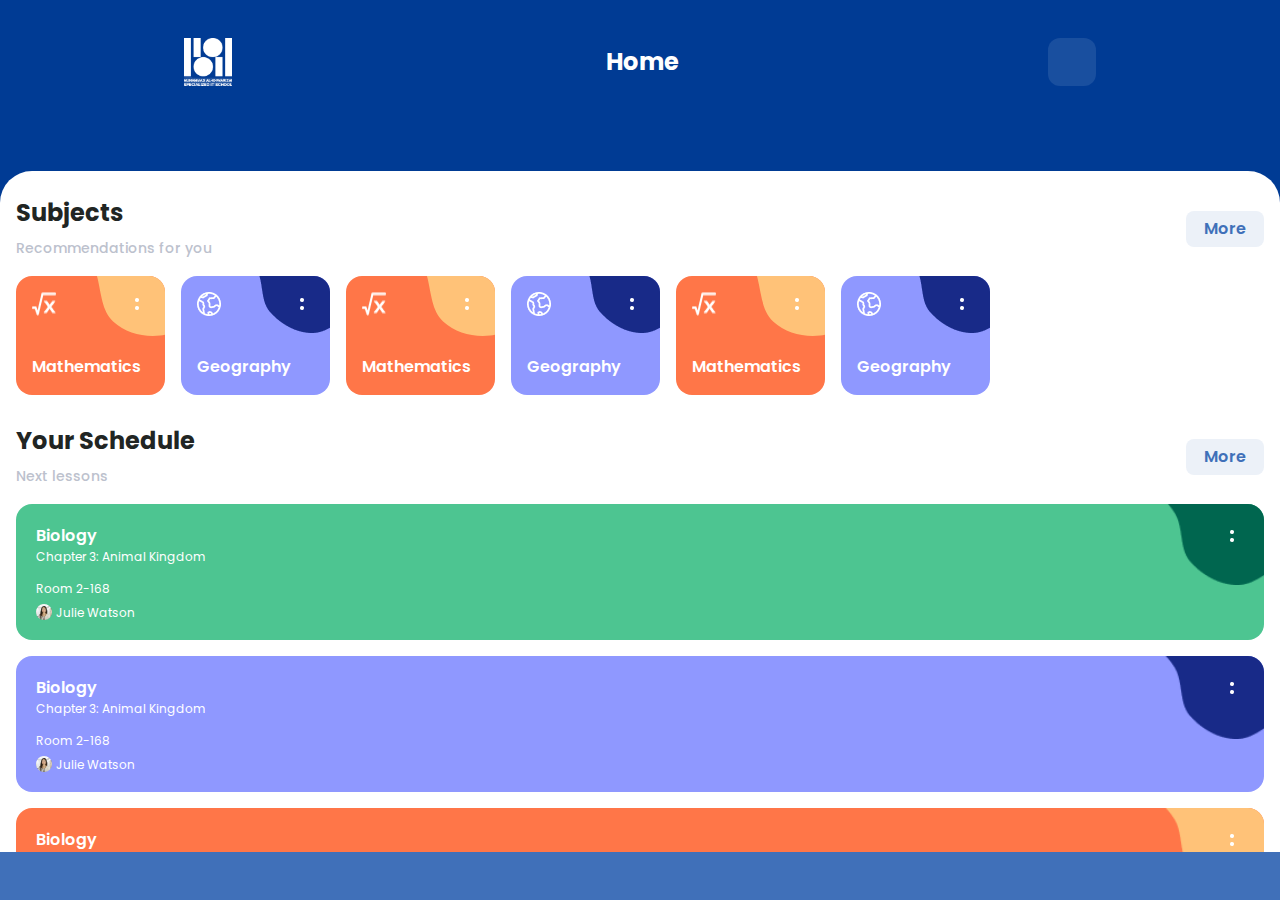
==== pages/home.html @ 3e4cfc6f "v1" ====
<!doctype html>
<html lang="en">
  <head>
    <title>Title</title>
    <!-- Required meta tags -->
    <meta charset="utf-8">
    <meta name="viewport" content="width=device-width, initial-scale=1, shrink-to-fit=no">
    <link rel="stylesheet" href="../css/style.css">
    <!-- Bootstrap CSS -->
    <link rel="stylesheet" href="https://stackpath.bootstrapcdn.com/bootstrap/4.3.1/css/bootstrap.min.css" integrity="sha384-ggOyR0iXCbMQv3Xipma34MD+dH/1fQ784/j6cY/iJTQUOhcWr7x9JvoRxT2MZw1T" crossorigin="anonymous">
    <link rel="stylesheet" href="https://use.fontawesome.com/releases/v5.15.3/css/all.css" integrity="sha384-SZXxX4whJ79/gErwcOYf+zWLeJdY/qpuqC4cAa9rOGUstPomtqpuNWT9wdPEn2fk" crossorigin="anonymous">
  </head>
  <body>
      <main>
          <div class="main__header">
              <div class="header__menu">
                <a href="#"><img src="../img/logo_white_png.png" alt="" class="header__logo"></a>
                <span class="d-flex align-items-center">
                    <i class="fas fa-home"></i>
                    <span class="page__title">Home</span>
                </span>
                <div class="home__comment">
                    <a href="#"><i class="far fa-comments"></i></a>
                </div>
            </div>
          </div>

          <div class="content__panel">
                <div class="content__subjects">
                    <div class="content__sujects__title">
                        <h3 class="subjects__title">
                            Subjects
                        </h3>
                        <small class="subjects__subtitle">
                            Recommendations for you
                        </small>
                    </div>

                    
                    <a href="#" class="thm-btn">
                        More
                    </a>
                </div>
                <div class="subjects__items">
                    <div class="item">
                        <img src="../img/item_img.svg" alt="" class="item_img">
                        <div class="d-flex justify-content-between item-top">
                            <img src="../img/math.png" alt="">
                            <img src="../img/item__dots.png" alt="">
                        </div>
                        <div class="item-bottom">
                            Mathematics
                        </div>
                    </div>
                    <div class="item" style="background-color: #8F98FF;">
                        <img src="../img/item_img2.png" alt="" class="item_img" style="color: #182A88;">
                        <div class="d-flex justify-content-between item-top">
                            <img src="../img/earth.png" alt="">
                            <img src="../img/item__dots.png" alt="">
                        </div>
                        <div class="item-bottom">
                            Geography
                        </div>
                    </div>
                    <div class="item">
                        <img src="../img/item_img.svg" alt="" class="item_img">
                        <div class="d-flex justify-content-between item-top">
                            <img src="../img/math.png" alt="">
                            <img src="../img/item__dots.png" alt="">
                        </div>
                        <div class="item-bottom">
                            Mathematics
                        </div>
                    </div>
                    <div class="item" style="background-color: #8F98FF;">
                        <img src="../img/item_img2.png" alt="" class="item_img" style="color: #182A88;">
                        <div class="d-flex justify-content-between item-top">
                            <img src="../img/earth.png" alt="">
                            <img src="../img/item__dots.png" alt="">
                        </div>
                        <div class="item-bottom">
                            Geography
                        </div>
                    </div>
                    <div class="item">
                        <img src="../img/item_img.svg" alt="" class="item_img">
                        <div class="d-flex justify-content-between item-top">
                            <img src="../img/math.png" alt="">
                            <img src="../img/item__dots.png" alt="">
                        </div>
                        <div class="item-bottom">
                            Mathematics
                        </div>
                    </div>
                    <div class="item" style="background-color: #8F98FF;">
                        <img src="../img/item_img2.png" alt="" class="item_img" style="color: #182A88;">
                        <div class="d-flex justify-content-between item-top">
                            <img src="../img/earth.png" alt="">
                            <img src="../img/item__dots.png" alt="">
                        </div>
                        <div class="item-bottom">
                            Geography
                        </div>
                    </div>
                </div>
                <div class="content__subjects">
                    <div class="content__sujects__title">
                        <h3 class="subjects__title">
                            Your Schedule
                        </h3>
                        <small class="subjects__subtitle">
                            Next lessons
                        </small>
                    </div>

                    
                    <a href="#" class="thm-btn">
                        More
                    </a>
                </div>

                <div class="schedule__items">
                    <div class="item-schedule">
                    <img src="../img/item_img3.png" alt="" class="schedule__bg">
                    
                        <div class="item-schedule__title">
                            <div class="item-schedule__top">
                            <span>Biology</span>
                            <img src="../img/item__dots.png" alt="">
                            </div>    
                            <p class="item-schedule__subtitle">Chapter 3: Animal Kingdom</p>
                            
                            
                            <div class="item-schedule__bottom">
                                <i class="fas fa-map-marker-alt"></i>
                                <span>
                                    Room 2-168
                                </span>
                            </div>
                            <div class="item-schedule__profile">
                                <img src="../img/teacher.png" alt="">
                                <span>
                                    Julie Watson
                                </span>
                            </div>
                            

                        </div>
                    </div>
                    <div class="item-schedule" style="background-color: #8F98FF;">
                        <img src="../img/item_img4.png" alt="" class="schedule__bg">
                        
                            <div class="item-schedule__title">
                                <div class="item-schedule__top">
                                <span>Biology</span>
                                <img src="../img/item__dots.png" alt="">
                                </div>    
                                <p class="item-schedule__subtitle">Chapter 3: Animal Kingdom</p>
                                
                                
                                <div class="item-schedule__bottom">
                                    <i class="fas fa-map-marker-alt"></i>
                                    <span>
                                        Room 2-168
                                    </span>
                                </div>
                                <div class="item-schedule__profile">
                                    <img src="../img/teacher.png" alt="">
                                    <span>
                                        Julie Watson
                                    </span>
                                </div>
                                
    
                            </div>
                    </div>
                    <div class="item-schedule" style="background-color: #FF7648;">
                            <img src="../img/item_img5.png" alt="" class="schedule__bg">
                            
                                <div class="item-schedule__title">
                                    <div class="item-schedule__top">
                                    <span>Biology</span>
                                    <img src="../img/item__dots.png" alt="">
                                    </div>    
                                    <p class="item-schedule__subtitle">Chapter 3: Animal Kingdom</p>
                                    
                                    
                                    <div class="item-schedule__bottom">
                                        <i class="fas fa-map-marker-alt"></i>
                                        <span>
                                            Room 2-168
                                        </span>
                                    </div>
                                    <div class="item-schedule__profile">
                                        <img src="../img/teacher.png" alt="">
                                        <span>
                                            Julie Watson
                                        </span>
                                    </div>
                                    
        
                                </div>
                    </div>
                </div>
                
            </div>
            <div class="content__menu">
                    
            </div>
      </main>
    <!-- Optional JavaScript -->
    <!-- jQuery first, then Popper.js, then Bootstrap JS -->
    <script src="https://code.jquery.com/jquery-3.3.1.slim.min.js" integrity="sha384-q8i/X+965DzO0rT7abK41JStQIAqVgRVzpbzo5smXKp4YfRvH+8abtTE1Pi6jizo" crossorigin="anonymous"></script>
    <script src="https://cdnjs.cloudflare.com/ajax/libs/popper.js/1.14.7/umd/popper.min.js" integrity="sha384-UO2eT0CpHqdSJQ6hJty5KVphtPhzWj9WO1clHTMGa3JDZwrnQq4sF86dIHNDz0W1" crossorigin="anonymous"></script>
    <script src="https://stackpath.bootstrapcdn.com/bootstrap/4.3.1/js/bootstrap.min.js" integrity="sha384-JjSmVgyd0p3pXB1rRibZUAYoIIy6OrQ6VrjIEaFf/nJGzIxFDsf4x0xIM+B07jRM" crossorigin="anonymous"></script>
    <script src="../js/script.js"></script>
  </body>
</html>
---- css/style.css ----
@import url('https://fonts.googleapis.com/css2?family=Poppins:ital,wght@0,100;0,200;0,300;0,400;0,500;0,600;0,700;0,800;0,900;1,100;1,200;1,300;1,400;1,500;1,600;1,700;1,800;1,900&display=swap');
:root{
	--main: #4070B9;
	--second: #003B94;
	--third: #194F9F;
	--btnco: #ECF1F8;
}

*{
	padding: 0;
	margin: 0;
	box-sizing: border-box;
	font-family: 'Poppins', sans-serif;
}

h3{
	font-size: 24px!important;
}

.thm-btn{
	background: var(--btnco);
	border-radius: 8px;
	padding: 6px 18px;
	font-weight: 600;
	font-size: 16px;
	max-height: 36px;
	/* identical to box height */


	/* main-color */

	color: #4070B9;
}
.intro{
	background-color: var(--main);
	height: 100vh;
	width: 100%;
	display: flex;
	justify-content: center;
	align-items: center;
	position: absolute;
	z-index: 11;
}

.loaded{
	opacity: 0;
	transition: .3s;
}

.header__img{
	display: flex;
}
.header__img2{
	position: absolute;
	z-index: 10;
	top: 20px;
	right: 0px;
	max-width: 252px;
	height: auto;
	
}

.header__img1{
	position: absolute;
	z-index: 10;
	top: 53px;
	left: 20px;
	
	max-width: 100px;
	height: auto;
}

.login__panel{
	height: 71vh;
	width: 100%;
	padding: 0px 16px;
	position: absolute;
	bottom: 0;
	background-color: var(--main);
	box-shadow: 0px -2px 15px rgba(0, 0, 0, 0.25);
	border-radius: 16px 16px 0px 0px;
}


.login__title{
	font-family: 'Poppins';
	font-style: normal;
	font-weight: bold;
	font-size: 24px;
	/* identical to box height */
	margin-top: 17px;
	text-align: center;
	color: #FFFFFF;
	margin-bottom: 16px;
}
.login__form{
	display: flex;
	align-items: center;
	flex-direction: column;
	z-index: 3;
}
.login__email{
	width: 100%!important;
	height: 45px!important;
	background: #FFFFFF!important;
	border-radius: 16px!important;
	border: none!important;
	color: #4070B9!important;
	margin-bottom: 16px;
	z-index: 7;
}

::placeholder { /* Chrome, Firefox, Opera, Safari 10.1+ */
	color: var(--main)!important;
	opacity: 1!important; /* Firefox */
	font-weight: 400;
	font-family: 'Poppins', sans-serif;
  }
.login__password{
	width: 100%!important;
	height: 45px!important;
	background: #FFFFFF!important;
	border-radius: 16px!important;
	border: none!important;
	color: #4070B9;
	margin-bottom: 16px;
	z-index: 7;
}
.login__forcheck{
	display: flex!important;
	column-gap: 80px;
	margin-bottom: 16px;
	z-index: 7;
}
span.login__check{
	color: #FFFFFF;
}

.login__forgot{
	text-decoration: underline;
	color: #FFFFFF;
}

.login__submit{
	background: #FFFFFF;
	border-radius: 16px;
	color: var(--main);
	width: 100%!important;
	height: 45px;
	font-weight: 600;
	font-size: 16px;
	display: flex;
	justify-content: center;
	align-items: center;
	z-index: 7;
}

.login__formember{
	color: #FFFFFF;
	margin-top: 64px;
	z-index: 7;
}

.login__member{
	color: #FFFFFF;
	text-decoration: underline;
	margin-right: 10px;
}
.login__formember > span{
	font-weight: 600;
}

.login__bg{
	/* z-index: ; */
	width: 100%;
	height: 100%;

}

.login__bg{
	position: absolute;
	bottom: -8px;
	z-index: 1;
	display: flex;
	align-items: flex-end;
}		


.main__header{
	background-color: var(--second);
	
	height: 100vh;
	


}
.header__menu{
	display: flex;
	justify-content: space-around;
	align-items: center;
	padding: 38px 0px;
	/* position: fixed; */
	width: 100%;
}

.main__header > .header__menu > a > img{
	max-width: 48px;
	height: 48px;

}

.home__comment{
	width: 48px;
	height: 48px;
	border-radius: 12px;
	display: flex;
	justify-content: center;
	align-items: center;
	background-color: var(--third);
}

.fa-comments{
	font-size: 24px;
	color: #FFFFFF;

}


.page__title{
	font-size: 24px;
	color: #fff;
	font-weight: 700;
	margin-left: 5px;
}

.fa-home{
	color: #FFFFFF;
	font-size: 24px;
}
/* ggthrthrthtrh */
.content__panel{
	height: 81vh;
	width: 100%;
	background-color: #ffffff;
	/* box-shadow: 0px -2px 15px rgba(0, 0, 0, 0.25); */
	border-radius: 32px 32px 0px 0px;
	position: absolute;
	bottom: 0;
	overflow-y: scroll;
	padding: 28px 16px 48px 16px;
}

.content__menu{
	height: 48px;
	width: 100%;
	position: fixed;
	bottom: 0;
	z-index: 10;
	background-color: var(--main);
}
.content__subjects{
	display: flex;
	justify-content: space-between;
	align-items: center;
}
.subjects__title{
	font-weight: bold;
	font-size: 24px;
	color: #212523;
}
.subjects__subtitle{
	font-weight: 500;
	font-size: 14px;
	/* identical to box height */


	color: #BCC1CD;
}
.subjects__items{
	display: flex;
	flex-wrap: wrap;
	gap: 16px;
	margin-top: 16px;
	margin-bottom: 32px;
}
.item{
	width: 149px;
	height: 119px;
	background: #FF7648;
	border-radius: 16px;
	position: relative;
	overflow: hidden;
	padding: 16px;
	display: flex;
	justify-content: space-between;
	flex-direction: column;
}

.item_img{
	position: absolute;
	top: 0;
	right: 0;
}
.item-top > img{
	z-index: 1;
}

.item-bottom{
	font-weight: 600;
	font-size: 16px;
	/* identical to box height */


	color: #FFFFFF;

}
.schedule__items{
	display: flex;
	flex-direction: column;
	row-gap: 16px;
	margin-top: 16px;
}

.item-schedule{
	width: 100%;
	height: 136px;
	background: #4DC591;
	border-radius: 16px;
	overflow: hidden;
	position: relative;
	padding: 20px;
	color: #ffffff;
}

.schedule__bg{
	width: 115px;
	height: auto;
	position: absolute;
	top: 0;
	right: 0;
	z-index: 1;
}
.item-schedule__top{
	display: flex;
	justify-content: space-between;
	z-index: 2;
}
.item-schedule__top > img{
	z-index: 2;
	width: 24px;
	height: 24px;
}
.item-schedule__top  > span{
	font-weight: 600;
}
.item-schedule__subtitle{
	font-size: 12px;
	margin-bottom: 10px!important;
	
}

.item-schedule__bottom > span{
	font-size: 12px;
}
.item-schedule__profile > span{
	font-size: 12px;
}
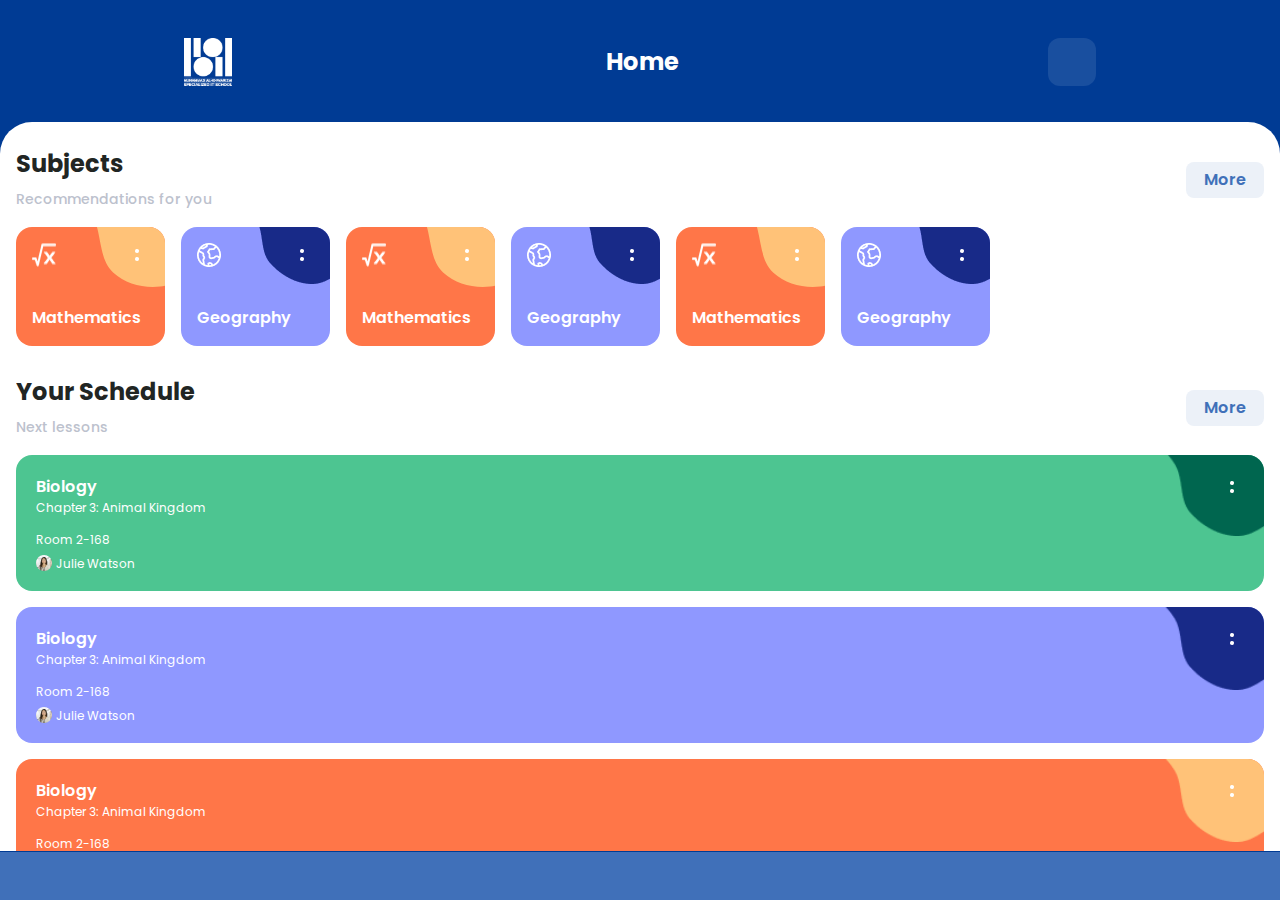
==== commit 9d2e160a: "efw" ====
--- a/pages/home.html
+++ b/pages/home.html
@@ -14,7 +14,7 @@
       <main>
           <div class="main__header">
               <div class="header__menu">
-                <a href="#"><img src="../img/logo_white_png.png" alt="" class="header__logo"></a>
+                <a href="../index.html"><img src="../img/logo_white_png.png" alt="" class="header__logo"></a>
                 <span class="d-flex align-items-center">
                     <i class="fas fa-home"></i>
                     <span class="page__title">Home</span>
--- a/css/style.css
+++ b/css/style.css
@@ -245,7 +245,7 @@
 	/* box-shadow: 0px -2px 15px rgba(0, 0, 0, 0.25); */
 	border-radius: 32px 32px 0px 0px;
 	position: absolute;
-	bottom: 0;
+	top: 122px;
 	overflow-y: scroll;
 	padding: 28px 16px 48px 16px;
 }
